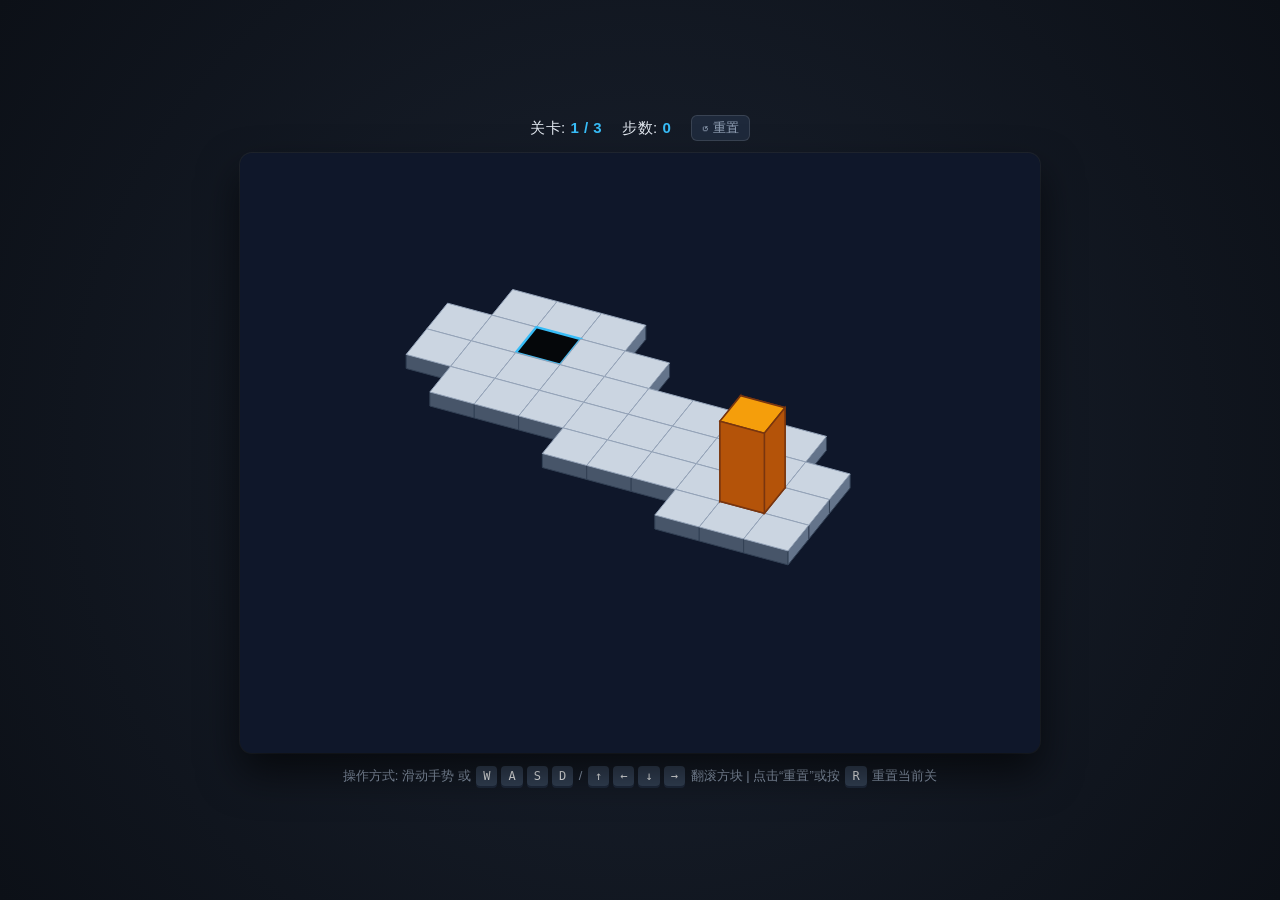
==== gemini-code-1793699340561.html @ a5a3b82a "feat: initial commit for Bloxorz with mobile touch support and 160deg view" ====
<!DOCTYPE html>
<html lang="zh-CN">
<head>
  <meta charset="UTF-8">
  <meta name="viewport" content="width=device-width, initial-scale=1.0, maximum-scale=1.0, user-scalable=no">
  <title>Bloxorz - 经典立体翻滚方块</title>
  <style>
    * {
      box-sizing: border-box;
      margin: 0;
      padding: 0;
      user-select: none;
      -webkit-user-select: none;
    }
    body {
      background: radial-gradient(circle at center, #1a2230 0%, #0c1017 100%);
      color: #e2e8f0;
      font-family: -apple-system, BlinkMacSystemFont, "Segoe UI", Roboto, sans-serif;
      display: flex;
      flex-direction: column;
      align-items: center;
      justify-content: center;
      min-height: 100vh;
      overflow: hidden;
      touch-action: none;
    }
    #ui-bar {
      margin-bottom: 12px;
      display: flex;
      align-items: center;
      gap: 20px;
      font-size: 15px;
      font-weight: 500;
      letter-spacing: 0.5px;
    }
    .hud-val {
      color: #38bdf8;
      font-weight: 700;
    }
    .restart-btn {
      background: #1e293b;
      color: #94a3b8;
      border: 1px solid rgba(255, 255, 255, 0.12);
      padding: 3px 10px;
      border-radius: 6px;
      font-size: 13px;
      font-weight: 500;
      cursor: pointer;
      transition: all 0.2s ease;
      touch-action: manipulation;
    }
    .restart-btn:hover, .restart-btn:active {
      background: #334155;
      color: #38bdf8;
      border-color: rgba(56, 189, 248, 0.4);
    }
    #canvas-container {
      position: relative;
      box-shadow: 0 20px 40px rgba(0,0,0,0.6), 0 0 0 1px rgba(255,255,255,0.06);
      border-radius: 12px;
      background: #0f172a;
      overflow: hidden;
      max-width: 95vw;
      max-height: 75vh;
      touch-action: none;
    }
    canvas {
      display: block;
      max-width: 100%;
      height: auto;
      touch-action: none;
    }
    #instruction {
      margin-top: 14px;
      color: #94a3b8;
      font-size: 13px;
      text-align: center;
      padding: 0 10px;
    }
    kbd {
      background: #334155;
      color: #f8fafc;
      padding: 3px 7px;
      border-radius: 4px;
      font-size: 12px;
      box-shadow: 0 2px 0 #1e293b;
      margin: 0 2px;
    }
  </style>
</head>
<body>

  <div id="ui-bar">
    <div>关卡: <span id="level-display" class="hud-val">1 / 3</span></div>
    <div>步数: <span id="moves-display" class="hud-val">0</span></div>
    <button id="btn-restart" class="restart-btn" title="重新开始当前关 (R)">↺ 重置</button>
  </div>

  <div id="canvas-container">
    <canvas id="gameCanvas" width="800" height="600"></canvas>
  </div>

  <div id="instruction">
    操作方式: 滑动手势 或 <kbd>W</kbd><kbd>A</kbd><kbd>S</kbd><kbd>D</kbd> / <kbd>↑</kbd><kbd>←</kbd><kbd>↓</kbd><kbd>→</kbd> 翻滚方块 | 点击“重置”或按 <kbd>R</kbd> 重置当前关
  </div>

<script>
// --- 核心配置与全局状态 ---
const canvas = document.getElementById('gameCanvas');
const canvasContainer = document.getElementById('canvas-container');
const ctx = canvas.getContext('2d');
const levelDisplay = document.getElementById('level-display');
const movesDisplay = document.getElementById('moves-display');
const btnRestart = document.getElementById('btn-restart');

const TILE_SIZE = 40;     // 单个地块网格边长
const BLOCK_H = 80;       // 站立高度 (2格高)
const ORIGIN_X = 400;     // 投影中心 X (居中对齐)
const ORIGIN_Y = 280;     // 投影中心 Y (居中对齐)

// 视角控制：固定在 160° (在165°基础上再往左旋转 5°)
const BASE_CAMERA_ANGLE = 160 * (Math.PI / 180);
let viewAngleIndex = 2; // 180° 象限映射对应方向键
let currentCameraAngle = BASE_CAMERA_ANGLE;
let targetCameraAngle = BASE_CAMERA_ANGLE;

let currentLevelIdx = 0;
let moves = 0;
let isAnimating = false;
let blockState = null;
let animState = null;
let fallAnim = null;

// 地图数据: 0=悬空, 1=普通砖块, 2=起点, 3=终点方洞
const LEVELS = [
  // Level 1: 基础教学
  {
    start: { r: 1, c: 1 },
    grid: [
      [1, 1, 1, 0, 0, 0, 0, 0, 0, 0],
      [1, 2, 1, 1, 1, 1, 0, 0, 0, 0],
      [1, 1, 1, 1, 1, 1, 1, 1, 1, 0],
      [0, 1, 1, 1, 1, 1, 1, 1, 1, 1],
      [0, 0, 0, 0, 0, 1, 1, 3, 1, 1],
      [0, 0, 0, 0, 0, 0, 1, 1, 1, 0]
    ]
  },
  // Level 2: 拐弯与窄路
  {
    start: { r: 1, c: 1 },
    grid: [
      [1, 1, 1, 1, 1, 1, 0, 0, 0, 0],
      [1, 2, 1, 0, 0, 1, 1, 1, 1, 0],
      [1, 1, 1, 0, 0, 0, 0, 1, 1, 0],
      [0, 1, 1, 1, 1, 1, 0, 1, 1, 1],
      [0, 0, 0, 1, 1, 1, 1, 1, 3, 1],
      [0, 0, 0, 0, 0, 0, 0, 1, 1, 1]
    ]
  },
  // Level 3: 空间姿态微调
  {
    start: { r: 1, c: 0 },
    grid: [
      [1, 1, 1, 1, 0, 0, 1, 1, 1, 1],
      [2, 1, 1, 1, 1, 1, 1, 1, 1, 1],
      [1, 1, 1, 1, 0, 0, 1, 1, 3, 1],
      [0, 1, 1, 0, 0, 0, 0, 1, 1, 1],
      [0, 1, 1, 1, 1, 1, 1, 1, 1, 0]
    ]
  }
];

// 计算关卡活跃地块中心点，确保任意旋转角度都精准居中
function getLevelCenter(lvlIdx) {
  const grid = LEVELS[lvlIdx].grid;
  let minR = Infinity, maxR = -Infinity;
  let minC = Infinity, maxC = -Infinity;
  for (let r = 0; r < grid.length; r++) {
    for (let c = 0; c < grid[r].length; c++) {
      if (grid[r][c] > 0) {
        if (r < minR) minR = r;
        if (r > maxR) maxR = r;
        if (c < minC) minC = c;
        if (c > maxC) maxC = c;
      }
    }
  }
  return {
    c0: (minC + maxC) / 2,
    r0: (minR + maxR) / 2
  };
}

// --- 动态可旋转 3D 等轴测投影变换 ---
// 将 3D 网格坐标 (c 列/X, r 行/Z, h 高度/Y) 转为屏幕 2D 坐标 (x, y)
function project(c, r, h = 0) {
  const center = getLevelCenter(currentLevelIdx);
  const u = c - center.c0;
  const v = r - center.r0;

  const X0 = u - v;
  const Z0 = u + v;

  const cosA = Math.cos(currentCameraAngle);
  const sinA = Math.sin(currentCameraAngle);

  // 旋转后的等轴测屏幕基向量分量
  const xProj = X0 * cosA - Z0 * sinA;
  const yProj = X0 * sinA + Z0 * cosA;

  return {
    x: ORIGIN_X + xProj * (TILE_SIZE * 0.866),
    y: ORIGIN_Y + yProj * (TILE_SIZE * 0.5) - h
  };
}

// 获取 3D 点在当前摄像机方向的深度（用于画家算法深度排序）
function getDepth(c, r, h = 0) {
  const center = getLevelCenter(currentLevelIdx);
  const u = c - center.c0;
  const v = r - center.r0;

  const X0 = u - v;
  const Z0 = u + v;

  const cosA = Math.cos(currentCameraAngle);
  const sinA = Math.sin(currentCameraAngle);

  // 越靠近观察者，yProj 越大（深度越深，后绘制）
  const yProj = X0 * sinA + Z0 * cosA;
  return yProj - (h / TILE_SIZE) * 0.05;
}

// --- 关卡重置与初始化 ---
function initLevel(lvlIdx) {
  currentLevelIdx = lvlIdx;
  moves = 0;
  isAnimating = false;
  fallAnim = null;
  animState = null;

  const lvl = LEVELS[currentLevelIdx];
  // 方块姿态: 'V' (垂直站立 1x1, 高2), 'H_ROW' (沿行平躺 2x1), 'H_COL' (沿列平躺 1x2)
  blockState = {
    r: lvl.start.r,
    c: lvl.start.c,
    orientation: 'V'
  };

  levelDisplay.innerText = `${currentLevelIdx + 1} / ${LEVELS.length}`;
  movesDisplay.innerText = moves;
}

if (btnRestart) {
  btnRestart.addEventListener('click', () => {
    initLevel(currentLevelIdx);
  });
}

// 获取方块底面当前覆盖的所有网格单元
function getOccupiedCells(r, c, orientation) {
  if (orientation === 'V') return [{ r, c }];
  if (orientation === 'H_ROW') return [{ r, c }, { r: r + 1, c }];
  if (orientation === 'H_COL') return [{ r, c }, { r, c: c + 1 }];
  return [];
}

// 检查是否全部有效接触地块
function checkSurfaceStatus(r, c, orientation) {
  const cells = getOccupiedCells(r, c, orientation);
  const grid = LEVELS[currentLevelIdx].grid;

  let standingHole = false;
  if (orientation === 'V' && grid[r]?.[c] === 3) {
    standingHole = true;
  }

  for (let cell of cells) {
    const tile = grid[cell.r]?.[cell.c];
    if (!tile || tile === 0) {
      return { status: 'FALL' }; // 悬空摔落
    }
  }

  if (standingHole) {
    return { status: 'WIN' };
  }
  return { status: 'OK' };
}

// --- 翻滚动力学与几何旋转矩阵 ---
function makeMove(dir) {
  if (isAnimating || fallAnim) return;

  const { r, c, orientation } = blockState;
  let nextR = r, nextC = c, nextOri = orientation;
  let pivotLocal = { x: 0, y: 0, z: 0 };
  let rotAxis = ''; // 'X' or 'Z'
  let rotAngleDir = 1;

  // 姿态转移表与旋转轴心设定
  if (orientation === 'V') {
    if (dir === 'UP') {
      nextR = r - 2; nextOri = 'H_ROW';
      pivotLocal = { x: c + 0.5, z: r };
      rotAxis = 'X'; rotAngleDir = -1;
    } else if (dir === 'DOWN') {
      nextR = r + 1; nextOri = 'H_ROW';
      pivotLocal = { x: c + 0.5, z: r + 1 };
      rotAxis = 'X'; rotAngleDir = 1;
    } else if (dir === 'LEFT') {
      nextC = c - 2; nextOri = 'H_COL';
      pivotLocal = { x: c, z: r + 0.5 };
      rotAxis = 'Z'; rotAngleDir = 1;
    } else if (dir === 'RIGHT') {
      nextC = c + 1; nextOri = 'H_COL';
      pivotLocal = { x: c + 1, z: r + 0.5 };
      rotAxis = 'Z'; rotAngleDir = -1;
    }
  } else if (orientation === 'H_ROW') {
    if (dir === 'UP') {
      nextR = r - 1; nextOri = 'V';
      pivotLocal = { x: c + 0.5, z: r };
      rotAxis = 'X'; rotAngleDir = -1;
    } else if (dir === 'DOWN') {
      nextR = r + 2; nextOri = 'V';
      pivotLocal = { x: c + 0.5, z: r + 2 };
      rotAxis = 'X'; rotAngleDir = 1;
    } else if (dir === 'LEFT') {
      nextC = c - 1; nextOri = 'H_ROW';
      pivotLocal = { x: c, z: r + 1 };
      rotAxis = 'Z'; rotAngleDir = 1;
    } else if (dir === 'RIGHT') {
      nextC = c + 1; nextOri = 'H_ROW';
      pivotLocal = { x: c + 1, z: r + 1 };
      rotAxis = 'Z'; rotAngleDir = -1;
    }
  } else if (orientation === 'H_COL') {
    if (dir === 'UP') {
      nextR = r - 1; nextOri = 'H_COL';
      pivotLocal = { x: c + 1, z: r };
      rotAxis = 'X'; rotAngleDir = -1;
    } else if (dir === 'DOWN') {
      nextR = r + 1; nextOri = 'H_COL';
      pivotLocal = { x: c + 1, z: r + 1 };
      rotAxis = 'X'; rotAngleDir = 1;
    } else if (dir === 'LEFT') {
      nextC = c - 1; nextOri = 'V';
      pivotLocal = { x: c, z: r + 0.5 };
      rotAxis = 'Z'; rotAngleDir = 1;
    } else if (dir === 'RIGHT') {
      nextC = c + 2; nextOri = 'V';
      pivotLocal = { x: c + 2, z: r + 0.5 };
      rotAxis = 'Z'; rotAngleDir = -1;
    }
  }

  isAnimating = true;
  moves++;
  movesDisplay.innerText = moves;

  const duration = 160;
  const startTime = performance.now();

  animState = {
    startOri: orientation,
    startR: r,
    startC: c,
    nextR,
    nextC,
    nextOri,
    pivotLocal,
    rotAxis,
    rotAngleDir,
    startTime,
    duration
  };
}

// 获取方块未旋转时的 8 个局部 3D 顶点
function getBaseVertices(ori, r, c) {
  let w = 1, d = 1, h = 2; // V
  if (ori === 'H_ROW') { w = 1; d = 2; h = 1; }
  if (ori === 'H_COL') { w = 2; d = 1; h = 1; }

  const minX = c, maxX = c + w;
  const minZ = r, maxZ = r + d;
  const minY = 0, maxY = h * TILE_SIZE;

  return [
    { x: minX, y: minY, z: minZ },
    { x: maxX, y: minY, z: minZ },
    { x: maxX, y: minY, z: maxZ },
    { x: minX, y: minY, z: maxZ },
    { x: minX, y: maxY, z: minZ },
    { x: maxX, y: maxY, z: minZ },
    { x: maxX, y: maxY, z: maxZ },
    { x: minX, y: maxY, z: maxZ }
  ];
}

// 围绕轴心旋转 3D 顶点
function rotateVertex(v, pivot, axis, theta) {
  let px = (v.x - pivot.x) * TILE_SIZE;
  let py = v.y - 0;
  let pz = (v.z - pivot.z) * TILE_SIZE;

  let rx = px, ry = py, rz = pz;
  const cosT = Math.cos(theta);
  const sinT = Math.sin(theta);

  if (axis === 'X') {
    ry = py * cosT - pz * sinT;
    rz = py * sinT + pz * cosT;
  } else if (axis === 'Z') {
    rx = px * cosT - py * sinT;
    ry = px * sinT + py * cosT;
  }

  return {
    c: (rx / TILE_SIZE) + pivot.x,
    r: (rz / TILE_SIZE) + pivot.z,
    h: ry
  };
}

// --- 渲染逻辑 ---
function drawTile(c, r, type) {
  // 顶面的 4 个顶点
  const p0 = project(c, r, 0);
  const p1 = project(c + 1, r, 0);
  const p2 = project(c + 1, r + 1, 0);
  const p3 = project(c, r + 1, 0);

  // 1. 地块侧壁厚度：仅在平台外边缘（或悬空/洞穴处）且朝向摄像机时绘制
  if (type !== 3) {
    const grid = LEVELS[currentLevelIdx].grid;
    const thick = 14;
    const edges = [
      { from: p0, to: p1, nr: r - 1, nc: c, dc: 0, dr: -1, color: '#475569' }, // 沿 c 轴，法线 -r
      { from: p1, to: p2, nr: r, nc: c + 1, dc: 1, dr: 0, color: '#64748b' },  // 沿 r 轴，法线 +c
      { from: p2, to: p3, nr: r + 1, nc: c, dc: 0, dr: 1, color: '#475569' },  // 沿 -c 轴，法线 +r
      { from: p3, to: p0, nr: r, nc: c - 1, dc: -1, dr: 0, color: '#64748b' }  // 沿 -r 轴，法线 -c
    ];

    for (let edge of edges) {
      const neighborTile = grid[edge.nr]?.[edge.nc];
      const hasDropoff = !neighborTile || neighborTile === 0 || neighborTile === 3;
      // 3D法线朝向摄像机判断：法线位移点的深度比当前点更靠近摄像机
      const isFacingCamera = (getDepth(c + edge.dc, r + edge.dr, 0) - getDepth(c, r, 0)) > 0.05;

      if (hasDropoff && isFacingCamera) {
        const bFrom = { x: edge.from.x, y: edge.from.y + thick };
        const bTo = { x: edge.to.x, y: edge.to.y + thick };

        ctx.beginPath();
        ctx.moveTo(edge.from.x, edge.from.y);
        ctx.lineTo(edge.to.x, edge.to.y);
        ctx.lineTo(bTo.x, bTo.y);
        ctx.lineTo(bFrom.x, bFrom.y);
        ctx.closePath();

        ctx.fillStyle = edge.color;
        ctx.fill();
        ctx.strokeStyle = '#334155';
        ctx.lineWidth = 1;
        ctx.stroke();
      }
    }
  }

  // 2. 地块顶面
  ctx.beginPath();
  ctx.moveTo(p0.x, p0.y);
  ctx.lineTo(p1.x, p1.y);
  ctx.lineTo(p2.x, p2.y);
  ctx.lineTo(p3.x, p3.y);
  ctx.closePath();

  if (type === 3) {
    // 终点方洞
    ctx.fillStyle = '#05070a';
    ctx.fill();
    ctx.lineWidth = 2.5;
    ctx.strokeStyle = '#38bdf8';
    ctx.stroke();
    return;
  }

  ctx.fillStyle = '#cbd5e1';
  ctx.fill();
  ctx.lineWidth = 1;
  ctx.strokeStyle = '#94a3b8';
  ctx.stroke();
}

function drawBlockMesh(projVerts) {
  // 方块 6 个面定义
  const faces = [
    { indices: [0, 1, 2, 3], normal: 'BOTTOM', color: '#92400e' },
    { indices: [4, 5, 6, 7], normal: 'TOP', color: '#f59e0b' },
    { indices: [0, 1, 5, 4], normal: 'BACK_ROW', color: '#b45309' },
    { indices: [3, 2, 6, 7], normal: 'FRONT_ROW', color: '#d97706' },
    { indices: [0, 3, 7, 4], normal: 'LEFT_COL', color: '#b45309' },
    { indices: [1, 2, 6, 5], normal: 'RIGHT_COL', color: '#d97706' }
  ];

  // 计算每个面的平均摄像机深度进行画家算法排序
  const faceList = faces.map(f => {
    let avgDepth = 0;
    for (let idx of f.indices) {
      avgDepth += getDepth(projVerts[idx].c, projVerts[idx].r, projVerts[idx].h);
    }
    return { ...f, depth: avgDepth / 4 };
  });

  // 从远到近绘制
  faceList.sort((a, b) => a.depth - b.depth);

  for (let face of faceList) {
    const pts = face.indices.map(idx => project(projVerts[idx].c, projVerts[idx].r, projVerts[idx].h));
    
    ctx.beginPath();
    ctx.moveTo(pts[0].x, pts[0].y);
    for (let i = 1; i < pts.length; i++) {
      ctx.lineTo(pts[i].x, pts[i].y);
    }
    ctx.closePath();

    ctx.fillStyle = face.color;
    ctx.fill();
    ctx.lineWidth = 1.5;
    ctx.strokeStyle = '#78350f';
    ctx.stroke();
  }
}

// --- 动画主循环 ---
function render(timestamp) {
  ctx.clearRect(0, 0, canvas.width, canvas.height);

  // 平滑插值摄像机视角
  const angleDiff = targetCameraAngle - currentCameraAngle;
  if (Math.abs(angleDiff) > 0.001) {
    currentCameraAngle += angleDiff * 0.12;
  } else {
    currentCameraAngle = targetCameraAngle;
  }

  // 1. 收集并按当前摄像机深度绘制所有地块
  const grid = LEVELS[currentLevelIdx].grid;
  const tilesToDraw = [];
  for (let r = 0; r < grid.length; r++) {
    for (let c = 0; c < grid[r].length; c++) {
      if (grid[r][c] > 0) {
        tilesToDraw.push({
          r,
          c,
          type: grid[r][c],
          depth: getDepth(c + 0.5, r + 0.5, 0)
        });
      }
    }
  }

  // 画家算法：从远到近绘制地块
  tilesToDraw.sort((a, b) => a.depth - b.depth);
  for (let tile of tilesToDraw) {
    drawTile(tile.c, tile.r, tile.type);
  }

  // 2. 状态机更新与方块顶点解析
  let finalVerts = null;

  if (fallAnim) {
    // 坠落动画
    const elapsed = timestamp - fallAnim.startTime;
    const progress = Math.min(elapsed / fallAnim.duration, 1);
    const dropDist = (progress * progress) * 450;

    const baseV = getBaseVertices(blockState.orientation, blockState.r, blockState.c);
    finalVerts = baseV.map(v => ({
      c: v.x,
      r: v.z,
      h: v.y - dropDist
    }));

    if (progress >= 1) {
      if (fallAnim.isWin) {
        if (currentLevelIdx + 1 < LEVELS.length) {
          initLevel(currentLevelIdx + 1);
        } else {
          alert('恭喜全部通关！总耗费关卡已全部破解！');
          initLevel(0);
        }
      } else {
        initLevel(currentLevelIdx);
      }
    }
  } else if (isAnimating && animState) {
    // 翻滚中动画
    const elapsed = timestamp - animState.startTime;
    const progress = Math.min(elapsed / animState.duration, 1);
    
    // 平滑缓动 (Quadratic Out)
    const ease = 1 - (1 - progress) * (1 - progress);
    const angle = ease * (Math.PI / 2) * animState.rotAngleDir;

    const baseV = getBaseVertices(animState.startOri, animState.startR, animState.startC);
    finalVerts = baseV.map(v => rotateVertex(v, animState.pivotLocal, animState.rotAxis, angle));

    if (progress >= 1) {
      isAnimating = false;
      blockState.r = animState.nextR;
      blockState.c = animState.nextC;
      blockState.orientation = animState.nextOri;
      animState = null;

      // 翻滚结束，检测脚下物理表面
      const res = checkSurfaceStatus(blockState.r, blockState.c, blockState.orientation);
      if (res.status === 'FALL') {
        fallAnim = { startTime: performance.now(), duration: 600, isWin: false };
      } else if (res.status === 'WIN') {
        fallAnim = { startTime: performance.now(), duration: 500, isWin: true };
      }
    }
  } else if (blockState) {
    // 静止姿态
    const baseV = getBaseVertices(blockState.orientation, blockState.r, blockState.c);
    finalVerts = baseV.map(v => ({ c: v.x, r: v.z, h: v.y }));
  }

  // 3. 绘制方块
  if (finalVerts) {
    drawBlockMesh(finalVerts);
  }

  requestAnimationFrame(render);
}

// --- 键盘与触控手势事件监听 ---
// 依据当前视角，将玩家屏幕直觉按键自动映射到正确的网格方向
function getMappedDirection(inputDir) {
  const dirs = ['UP', 'RIGHT', 'DOWN', 'LEFT'];
  const inputIdx = dirs.indexOf(inputDir);
  const mappedIdx = (inputIdx + viewAngleIndex) % 4;
  return dirs[mappedIdx];
}

// 键盘按键监听
window.addEventListener('keydown', (e) => {
  const code = e.code;
  if (code === 'KeyR') {
    initLevel(currentLevelIdx);
    return;
  }

  if (isAnimating || fallAnim) return;

  let inputDir = null;
  if (code === 'ArrowUp' || code === 'KeyW') {
    inputDir = 'UP';
  } else if (code === 'ArrowDown' || code === 'KeyS') {
    inputDir = 'DOWN';
  } else if (code === 'ArrowLeft' || code === 'KeyA') {
    inputDir = 'LEFT';
  } else if (code === 'ArrowRight' || code === 'KeyD') {
    inputDir = 'RIGHT';
  }

  if (inputDir) {
    e.preventDefault();
    makeMove(getMappedDirection(inputDir));
  }
});

// 移动端手指滑动手势支持
let touchStartX = 0;
let touchStartY = 0;

function handleTouchStart(e) {
  if (e.touches.length === 1) {
    touchStartX = e.touches[0].clientX;
    touchStartY = e.touches[0].clientY;
  }
}

function handleTouchMove(e) {
  // 阻止页面双指缩放和触摸滚动等干扰
  if (e.cancelable) {
    e.preventDefault();
  }
}

function handleTouchEnd(e) {
  if (isAnimating || fallAnim) return;
  if (e.changedTouches.length >= 1) {
    const touchEndX = e.changedTouches[0].clientX;
    const touchEndY = e.changedTouches[0].clientY;
    const dx = touchEndX - touchStartX;
    const dy = touchEndY - touchStartY;
    const dist = Math.hypot(dx, dy);

    // 滑动距离判定阈值 (20px)
    if (dist > 20) {
      let swipeDir = null;
      if (Math.abs(dx) > Math.abs(dy)) {
        swipeDir = dx > 0 ? 'RIGHT' : 'LEFT';
      } else {
        swipeDir = dy > 0 ? 'DOWN' : 'UP';
      }

      if (swipeDir) {
        makeMove(getMappedDirection(swipeDir));
      }
    }
  }
}

canvasContainer.addEventListener('touchstart', handleTouchStart, { passive: false });
canvasContainer.addEventListener('touchmove', handleTouchMove, { passive: false });
canvasContainer.addEventListener('touchend', handleTouchEnd, { passive: false });

// 启动游戏
initLevel(0);
requestAnimationFrame(render);
</script>
</body>
</html>
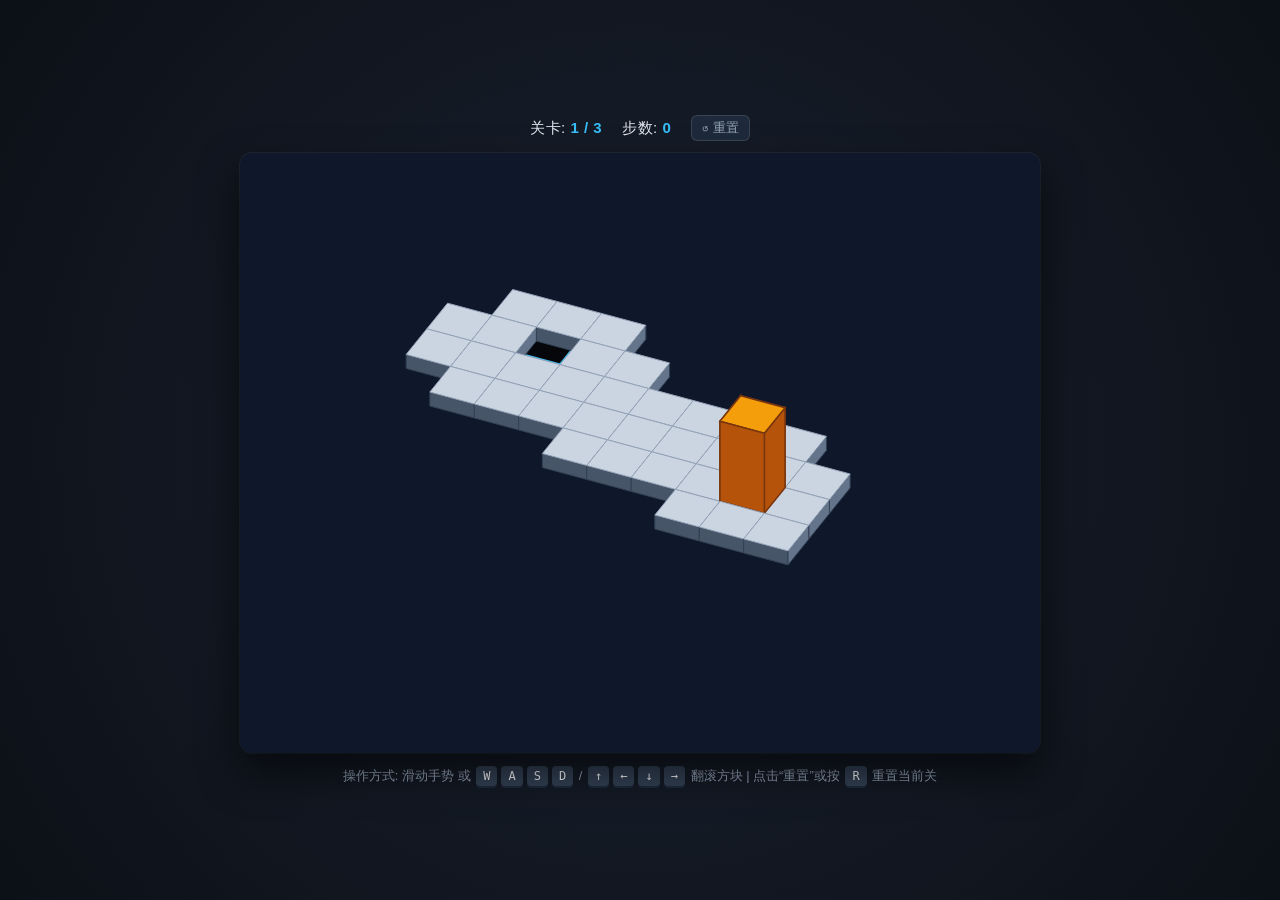
==== commit 81ea17dc: "fix: 修复方块从底板后方掉落时未被底板遮挡的3D深度排序问题" ====
--- a/gemini-code-1793699340561.html
+++ b/gemini-code-1793699340561.html
@@ -226,9 +226,9 @@
   const cosA = Math.cos(currentCameraAngle);
   const sinA = Math.sin(currentCameraAngle);
 
-  // 越靠近观察者，yProj 越大（深度越深，后绘制）
+  // 越靠近观察者，yProj 越大（深度越深，后绘制）；高度 h 越大离摄像机越近
   const yProj = X0 * sinA + Z0 * cosA;
-  return yProj - (h / TILE_SIZE) * 0.05;
+  return yProj + (h / TILE_SIZE) * 0.5;
 }
 
 // --- 关卡重置与初始化 ---
@@ -494,45 +494,21 @@
   ctx.stroke();
 }
 
-function drawBlockMesh(projVerts) {
-  // 方块 6 个面定义
-  const faces = [
-    { indices: [0, 1, 2, 3], normal: 'BOTTOM', color: '#92400e' },
-    { indices: [4, 5, 6, 7], normal: 'TOP', color: '#f59e0b' },
-    { indices: [0, 1, 5, 4], normal: 'BACK_ROW', color: '#b45309' },
-    { indices: [3, 2, 6, 7], normal: 'FRONT_ROW', color: '#d97706' },
-    { indices: [0, 3, 7, 4], normal: 'LEFT_COL', color: '#b45309' },
-    { indices: [1, 2, 6, 5], normal: 'RIGHT_COL', color: '#d97706' }
-  ];
-
-  // 计算每个面的平均摄像机深度进行画家算法排序
-  const faceList = faces.map(f => {
-    let avgDepth = 0;
-    for (let idx of f.indices) {
-      avgDepth += getDepth(projVerts[idx].c, projVerts[idx].r, projVerts[idx].h);
-    }
-    return { ...f, depth: avgDepth / 4 };
-  });
-
-  // 从远到近绘制
-  faceList.sort((a, b) => a.depth - b.depth);
-
-  for (let face of faceList) {
-    const pts = face.indices.map(idx => project(projVerts[idx].c, projVerts[idx].r, projVerts[idx].h));
-    
-    ctx.beginPath();
-    ctx.moveTo(pts[0].x, pts[0].y);
-    for (let i = 1; i < pts.length; i++) {
-      ctx.lineTo(pts[i].x, pts[i].y);
-    }
-    ctx.closePath();
-
-    ctx.fillStyle = face.color;
-    ctx.fill();
-    ctx.lineWidth = 1.5;
-    ctx.strokeStyle = '#78350f';
-    ctx.stroke();
-  }
+function drawBlockFace(face, verts) {
+  const pts = face.indices.map(idx => project(verts[idx].c, verts[idx].r, verts[idx].h));
+
+  ctx.beginPath();
+  ctx.moveTo(pts[0].x, pts[0].y);
+  for (let i = 1; i < pts.length; i++) {
+    ctx.lineTo(pts[i].x, pts[i].y);
+  }
+  ctx.closePath();
+
+  ctx.fillStyle = face.color;
+  ctx.fill();
+  ctx.lineWidth = 1.5;
+  ctx.strokeStyle = '#78350f';
+  ctx.stroke();
 }
 
 // --- 动画主循环 ---
@@ -547,29 +523,7 @@
     currentCameraAngle = targetCameraAngle;
   }
 
-  // 1. 收集并按当前摄像机深度绘制所有地块
-  const grid = LEVELS[currentLevelIdx].grid;
-  const tilesToDraw = [];
-  for (let r = 0; r < grid.length; r++) {
-    for (let c = 0; c < grid[r].length; c++) {
-      if (grid[r][c] > 0) {
-        tilesToDraw.push({
-          r,
-          c,
-          type: grid[r][c],
-          depth: getDepth(c + 0.5, r + 0.5, 0)
-        });
-      }
-    }
-  }
-
-  // 画家算法：从远到近绘制地块
-  tilesToDraw.sort((a, b) => a.depth - b.depth);
-  for (let tile of tilesToDraw) {
-    drawTile(tile.c, tile.r, tile.type);
-  }
-
-  // 2. 状态机更新与方块顶点解析
+  // 1. 状态机更新与方块当前 3D 顶点解算
   let finalVerts = null;
 
   if (fallAnim) {
@@ -630,9 +584,61 @@
     finalVerts = baseV.map(v => ({ c: v.x, r: v.z, h: v.y }));
   }
 
-  // 3. 绘制方块
+  // 2. 收集地块与方块各面，统一纳入统一深度列表进行精准 3D 遮挡排序
+  const renderList = [];
+  const grid = LEVELS[currentLevelIdx].grid;
+
+  for (let r = 0; r < grid.length; r++) {
+    for (let c = 0; c < grid[r].length; c++) {
+      if (grid[r][c] > 0) {
+        const d = grid[r][c] === 3
+          ? getDepth(c + 0.5, r + 0.5, -400)
+          : getDepth(c + 0.5, r + 0.5, 0);
+        renderList.push({
+          type: 'TILE',
+          c,
+          r,
+          tileType: grid[r][c],
+          depth: d
+        });
+      }
+    }
+  }
+
   if (finalVerts) {
-    drawBlockMesh(finalVerts);
+    const faces = [
+      { indices: [0, 1, 2, 3], normal: 'BOTTOM', color: '#92400e' },
+      { indices: [4, 5, 6, 7], normal: 'TOP', color: '#f59e0b' },
+      { indices: [0, 1, 5, 4], normal: 'BACK_ROW', color: '#b45309' },
+      { indices: [3, 2, 6, 7], normal: 'FRONT_ROW', color: '#d97706' },
+      { indices: [0, 3, 7, 4], normal: 'LEFT_COL', color: '#b45309' },
+      { indices: [1, 2, 6, 5], normal: 'RIGHT_COL', color: '#d97706' }
+    ];
+
+    for (let face of faces) {
+      let avgDepth = 0;
+      for (let idx of face.indices) {
+        avgDepth += getDepth(finalVerts[idx].c, finalVerts[idx].r, finalVerts[idx].h);
+      }
+      renderList.push({
+        type: 'BLOCK_FACE',
+        face,
+        finalVerts,
+        depth: (avgDepth / 4) + 0.002
+      });
+    }
+  }
+
+  // 3. 画家算法统一深度排序（从远到近绘制，掉入后方的方块会被前方底板自然遮挡）
+  renderList.sort((a, b) => a.depth - b.depth);
+
+  // 4. 按正确深度顺序绘制
+  for (let item of renderList) {
+    if (item.type === 'TILE') {
+      drawTile(item.c, item.r, item.tileType);
+    } else if (item.type === 'BLOCK_FACE') {
+      drawBlockFace(item.face, item.finalVerts);
+    }
   }
 
   requestAnimationFrame(render);
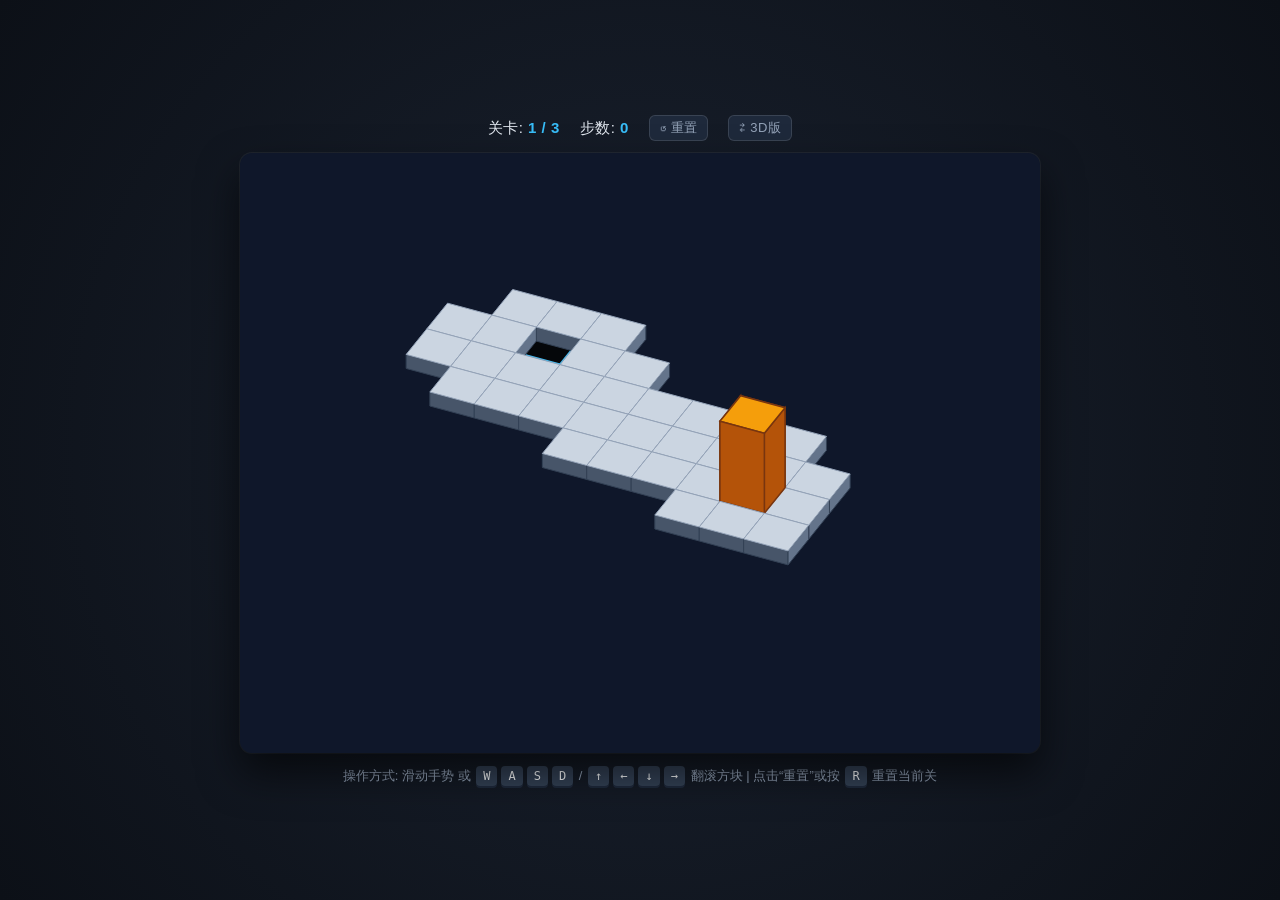
==== commit 2ac4b7d9: "feat: 添加全新 Three.js 3D 版本工程 (three.html)，支持 WebGL PBR 光影与硬件深度遮挡" ====
--- a/gemini-code-1793699340561.html
+++ b/gemini-code-1793699340561.html
@@ -94,6 +94,7 @@
     <div>关卡: <span id="level-display" class="hud-val">1 / 3</span></div>
     <div>步数: <span id="moves-display" class="hud-val">0</span></div>
     <button id="btn-restart" class="restart-btn" title="重新开始当前关 (R)">↺ 重置</button>
+    <a href="three.html" class="restart-btn" style="text-decoration:none; display:inline-flex; align-items:center;" title="切换至 Three.js 3D版">⇄ 3D版</a>
   </div>
 
   <div id="canvas-container">
